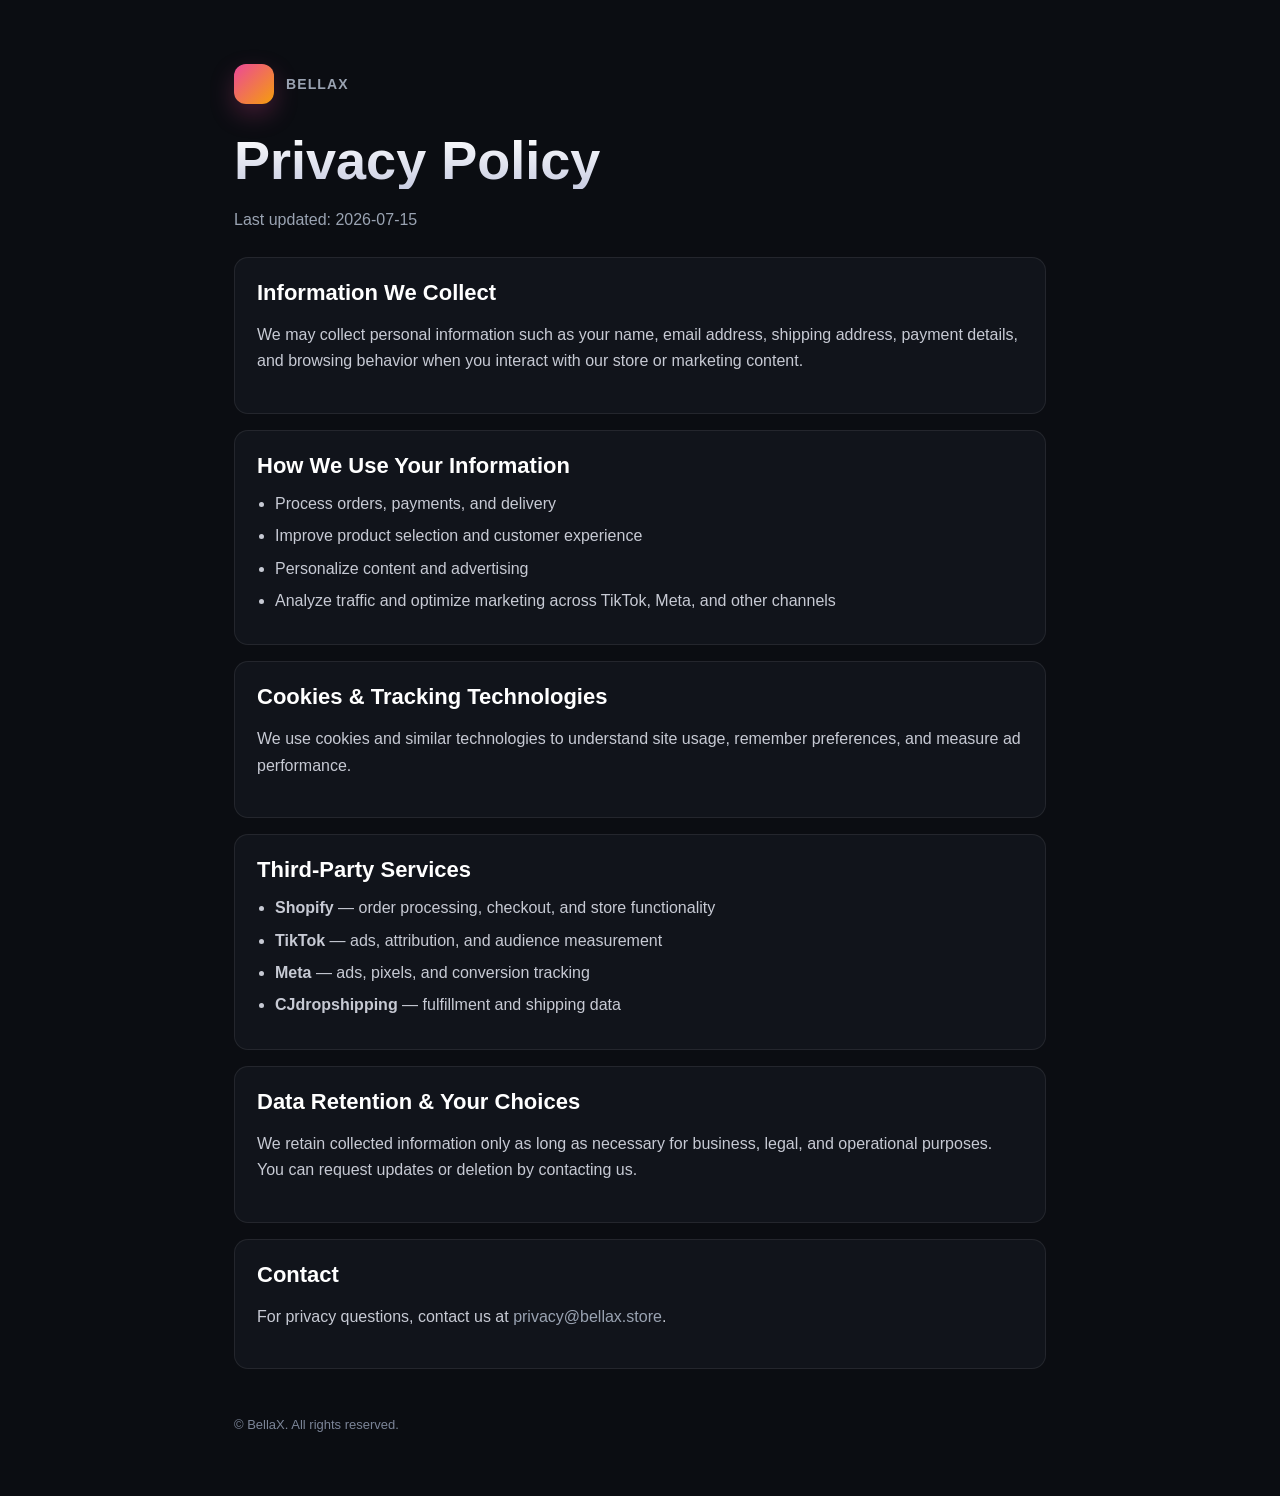
==== privacy-policy/index.html @ 21d3165e "feat: add BellaX privacy policy" ====
<!DOCTYPE html>
<html lang="en">
<head>
  <meta charset="UTF-8">
  <meta name="viewport" content="width=device-width, initial-scale=1.0">
  <title>Privacy Policy — BellaX</title>
  <style>
    :root { --bg:#0b0d12; --panel:#11141b; --text:#e7e9ee; --muted:#9aa3b2; --accent:#ec4899; --border:rgba(255,255,255,0.08); }
    * { box-sizing: border-box; }
    html, body { height: 100%; }
    body { margin:0; font-family: ui-sans-serif, -apple-system, Segoe UI, Roboto, Helvetica, Arial, sans-serif; background: var(--bg); color: var(--text); -webkit-font-smoothing: antialiased; }
    .container { max-width: 860px; margin: 0 auto; padding: 64px 24px; }
    .brand { display:inline-flex; align-items:center; gap:12px; margin-bottom:28px; }
    .brand-mark { width:40px; height:40px; border-radius:12px; background: linear-gradient(135deg,#ec4899,#f59e0b); box-shadow: 0 10px 24px rgba(236,72,153,.25); }
    .brand-name { font-size:14px; font-weight:700; letter-spacing:0.08em; text-transform: uppercase; color: var(--muted); }
    h1 { font-size: clamp(34px,5.2vw,54px); line-height:1.05; margin: 0 0 18px; background: linear-gradient(180deg,#ffffff 0%,#c9cde2 100%); -webkit-background-clip:text; background-clip:text; color:transparent; }
    .sub { color: var(--muted); margin: 0 0 24px; font-size: 16px; }
    section { background: var(--panel); border: 1px solid var(--border); border-radius: 14px; padding: 22px; margin-bottom: 16px; }
    h2 { font-size: 22px; margin: 0 0 12px; color: #fff; }
    p, li { color: #c7cad4; line-height: 1.65; font-size: 16px; }
    ul { padding-left: 18px; margin: 8px 0; }
    li { margin-bottom: 6px; }
    a { color: #9aa3b2; text-decoration: none; }
    a:hover { text-decoration: underline; }
    .footer { margin-top: 48px; font-size: 13px; color: #7b8497; }
  </style>
</head>
<body>
  <main class="container">
    <div class="brand">
      <div class="brand-mark" aria-hidden="true"></div>
      <div class="brand-name">BellaX</div>
    </div>
    <h1>Privacy Policy</h1>
    <p class="sub">Last updated: 2026-07-15</p>
    <section>
      <h2>Information We Collect</h2>
      <p>We may collect personal information such as your name, email address, shipping address, payment details, and browsing behavior when you interact with our store or marketing content.</p>
    </section>
    <section>
      <h2>How We Use Your Information</h2>
      <ul>
        <li>Process orders, payments, and delivery</li>
        <li>Improve product selection and customer experience</li>
        <li>Personalize content and advertising</li>
        <li>Analyze traffic and optimize marketing across TikTok, Meta, and other channels</li>
      </ul>
    </section>
    <section>
      <h2>Cookies &amp; Tracking Technologies</h2>
      <p>We use cookies and similar technologies to understand site usage, remember preferences, and measure ad performance.</p>
    </section>
    <section>
      <h2>Third-Party Services</h2>
      <ul>
        <li><strong>Shopify</strong> — order processing, checkout, and store functionality</li>
        <li><strong>TikTok</strong> — ads, attribution, and audience measurement</li>
        <li><strong>Meta</strong> — ads, pixels, and conversion tracking</li>
        <li><strong>CJdropshipping</strong> — fulfillment and shipping data</li>
      </ul>
    </section>
    <section>
      <h2>Data Retention &amp; Your Choices</h2>
      <p>We retain collected information only as long as necessary for business, legal, and operational purposes. You can request updates or deletion by contacting us.</p>
    </section>
    <section>
      <h2>Contact</h2>
      <p>For privacy questions, contact us at <a href="mailto:privacy@bellax.store">privacy@bellax.store</a>.</p>
    </section>
    <div class="footer">© BellaX. All rights reserved.</div>
  </main>
</body>
</html>
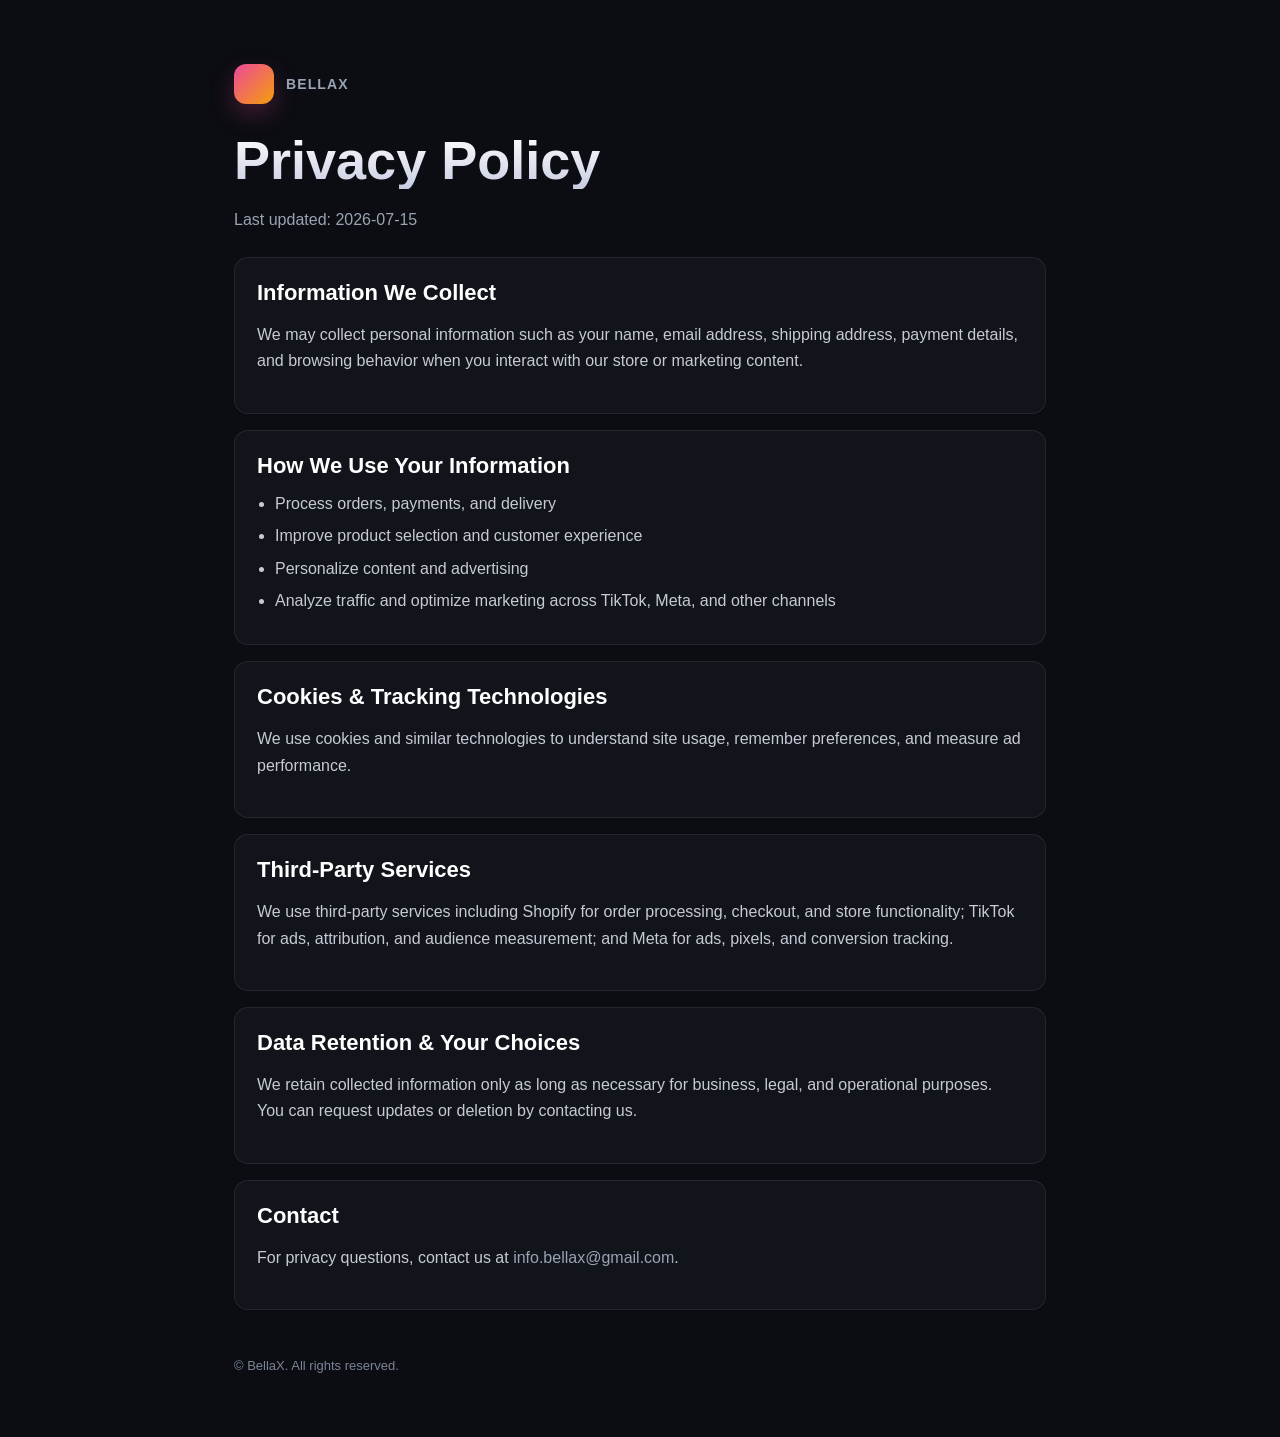
==== commit ca4aa2cc: "fix: update contact email and third-party service wording" ====
--- a/privacy-policy/index.html
+++ b/privacy-policy/index.html
@@ -52,12 +52,7 @@
     </section>
     <section>
       <h2>Third-Party Services</h2>
-      <ul>
-        <li><strong>Shopify</strong> — order processing, checkout, and store functionality</li>
-        <li><strong>TikTok</strong> — ads, attribution, and audience measurement</li>
-        <li><strong>Meta</strong> — ads, pixels, and conversion tracking</li>
-        <li><strong>CJdropshipping</strong> — fulfillment and shipping data</li>
-      </ul>
+      <p>We use third-party services including Shopify for order processing, checkout, and store functionality; TikTok for ads, attribution, and audience measurement; and Meta for ads, pixels, and conversion tracking.</p>
     </section>
     <section>
       <h2>Data Retention &amp; Your Choices</h2>
@@ -65,7 +60,7 @@
     </section>
     <section>
       <h2>Contact</h2>
-      <p>For privacy questions, contact us at <a href="mailto:privacy@bellax.store">privacy@bellax.store</a>.</p>
+      <p>For privacy questions, contact us at <a href="mailto:info.bellax@gmail.com">info.bellax@gmail.com</a>.</p>
     </section>
     <div class="footer">© BellaX. All rights reserved.</div>
   </main>
